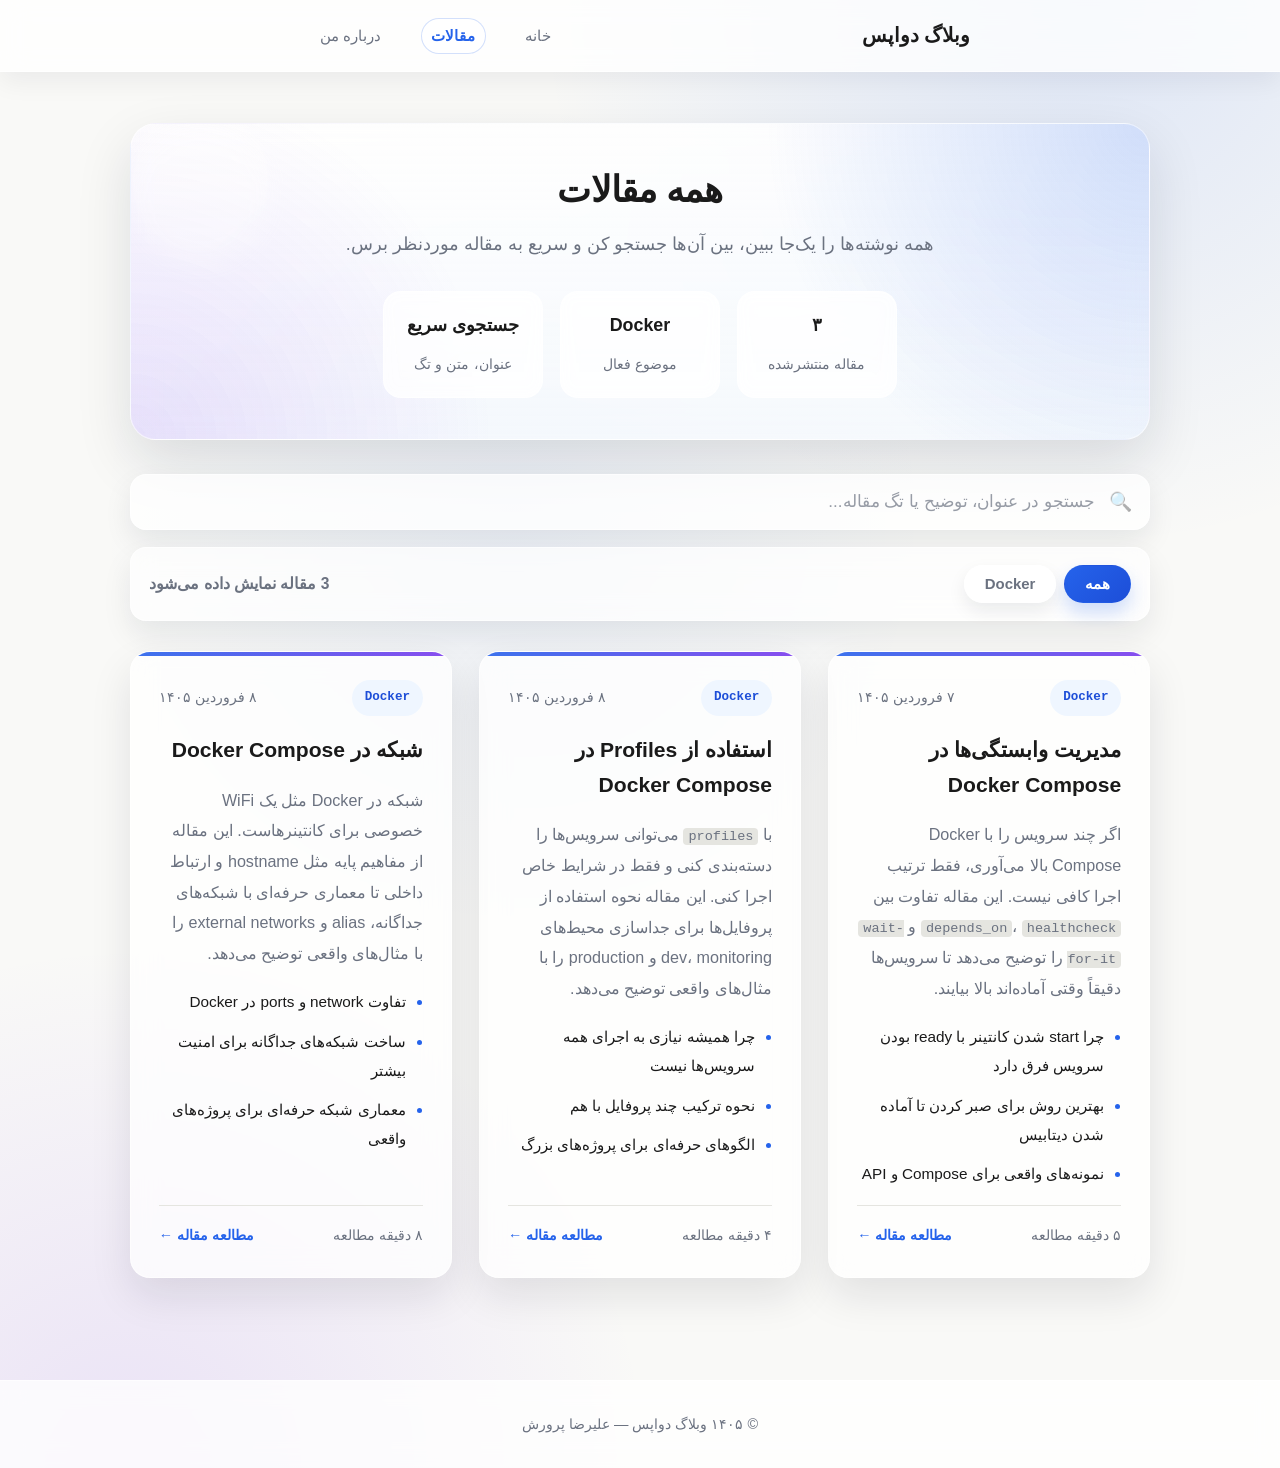
==== posts/index.html @ 973487bc "add devops blog" ====
<!DOCTYPE html>
<html lang="fa" dir="rtl">
<head>
  <meta charset="UTF-8" />
  <meta name="viewport" content="width=device-width, initial-scale=1.0" />
  <meta name="description" content="فهرست همه مقالات وبلاگ دواپس" />
  <title>مقالات | وبلاگ دواپس</title>
  <link rel="stylesheet" href="../style.css" />
  <link rel="stylesheet" href="posts.css" />
</head>
<body>

  <header class="site-header">
    <div class="container">
      <a href="../index.html" class="site-title">وبلاگ دواپس</a>
      <nav class="site-nav" aria-label="ناوبری اصلی">
        <ul>
          <li><a href="../index.html">خانه</a></li>
          <li><a href="../posts/index.html" class="nav-active">مقالات</a></li>
          <li><a href="../about.html">درباره من</a></li>
        </ul>
      </nav>
    </div>
  </header>

  <main class="site-main">
    <div class="container posts-container">

      <section class="posts-hero">
        <h1>همه مقالات</h1>
        <p>همه نوشته‌ها را یک‌جا ببین، بین آن‌ها جستجو کن و سریع به مقاله موردنظر برس.</p>
        <div class="posts-summary" aria-label="خلاصه مقالات">
          <div class="summary-chip">
            <strong>۳</strong>
            <span>مقاله منتشرشده</span>
          </div>
          <div class="summary-chip">
            <strong>Docker</strong>
            <span>موضوع فعال</span>
          </div>
          <div class="summary-chip">
            <strong>جستجوی سریع</strong>
            <span>عنوان، متن و تگ</span>
          </div>
        </div>
      </section>

      <section class="posts-toolbar" aria-label="جستجو و فیلتر مقالات">
        <div class="search-wrapper">
          <span class="search-icon" aria-hidden="true">&#128269;</span>
          <input
            type="search"
            id="search-input"
            class="search-input"
            placeholder="جستجو در عنوان، توضیح یا تگ مقاله..."
            autocomplete="off"
          />
        </div>

        <div class="toolbar-meta">
          <div class="tags-filter" aria-label="فیلتر بر اساس تگ">
            <button class="tag-btn active" data-tag="all">همه</button>
            <button class="tag-btn" data-tag="Docker">Docker</button>
          </div>
          <p class="results-count" id="results-count">۳ مقاله نمایش داده می‌شود</p>
        </div>
      </section>

      <p id="no-results" class="no-results" hidden>مقاله‌ای یافت نشد.</p>

      <section class="articles-grid" id="articles-grid" aria-label="لیست مقالات">
        <article
          class="article-card"
          data-tag="Docker"
          data-title="مدیریت وابستگی‌ها در Docker Compose"
          data-keywords="docker compose healthcheck depends_on wait-for-it کانتینر داکر"
        >
          <div class="card-top">
            <div class="card-tag">Docker</div>
            <time datetime="2026-03-27">۷ فروردین ۱۴۰۵</time>
          </div>
          <h2 class="card-title">
            <a href="docker-compose-dependency-management.html">مدیریت وابستگی‌ها در Docker Compose</a>
          </h2>
          <p class="card-excerpt">
            اگر چند سرویس را با Docker Compose بالا می‌آوری، فقط ترتیب اجرا کافی نیست.
            این مقاله تفاوت بین <code>depends_on</code>، <code>healthcheck</code> و <code>wait-for-it</code>
            را توضیح می‌دهد تا سرویس‌ها دقیقاً وقتی آماده‌اند بالا بیایند.
          </p>
          <ul class="card-points" aria-label="نکات مقاله">
            <li>چرا start شدن کانتینر با ready بودن سرویس فرق دارد</li>
            <li>بهترین روش برای صبر کردن تا آماده شدن دیتابیس</li>
            <li>نمونه‌های واقعی برای Compose و API</li>
          </ul>
          <div class="card-footer">
            <span class="reading-time">۵ دقیقه مطالعه</span>
            <a href="docker-compose-dependency-management.html" class="card-link">مطالعه مقاله &larr;</a>
          </div>
        </article>

        <article
          class="article-card"
          data-tag="Docker"
          data-title="استفاده از Profiles در Docker Compose"
          data-keywords="docker compose profiles dev production monitoring پروفایل داکر"
        >
          <div class="card-top">
            <div class="card-tag">Docker</div>
            <time datetime="2026-03-28">۸ فروردین ۱۴۰۵</time>
          </div>
          <h2 class="card-title"><a href="docker-profile.html">استفاده از Profiles در Docker Compose</a>
          </h2>
          <p class="card-excerpt">
            با <code>profiles</code> می‌توانی سرویس‌ها را دسته‌بندی کنی و فقط در شرایط خاص اجرا کنی.
            این مقاله نحوه استفاده از پروفایل‌ها برای جداسازی محیط‌های dev، monitoring و production
            را با مثال‌های واقعی توضیح می‌دهد.
          </p>
          <ul class="card-points" aria-label="نکات مقاله">
            <li>چرا همیشه نیازی به اجرای همه سرویس‌ها نیست</li>
            <li>نحوه ترکیب چند پروفایل با هم</li>
            <li>الگوهای حرفه‌ای برای پروژه‌های بزرگ</li>
          </ul>
          <div class="card-footer">
            <span class="reading-time">۴ دقیقه مطالعه</span>
            <a href="docker-profile.html" class="card-link">مطالعه مقاله &larr;</a>
          </div>
        </article>

        <article
          class="article-card"
          data-tag="Docker"
          data-title="شبکه در Docker Compose"
          data-keywords="docker compose network شبکه داکر isolation alias external networks"
        >
          <div class="card-top">
            <div class="card-tag">Docker</div>
            <time datetime="2026-03-28">۸ فروردین ۱۴۰۵</time>
          </div>
          <h2 class="card-title">
            <a href="docker-network.html">شبکه در Docker Compose</a>
          </h2>
          <p class="card-excerpt">
            شبکه در Docker مثل یک WiFi خصوصی برای کانتینرهاست. این مقاله از مفاهیم پایه مثل
            hostname و ارتباط داخلی تا معماری حرفه‌ای با شبکه‌های جداگانه، alias و external networks
            را با مثال‌های واقعی توضیح می‌دهد.
          </p>
          <ul class="card-points" aria-label="نکات مقاله">
            <li>تفاوت network و ports در Docker</li>
            <li>ساخت شبکه‌های جداگانه برای امنیت بیشتر</li>
            <li>معماری شبکه حرفه‌ای برای پروژه‌های واقعی</li>
          </ul>
          <div class="card-footer">
            <span class="reading-time">۸ دقیقه مطالعه</span>
            <a href="docker-network.html" class="card-link">مطالعه مقاله &larr;</a>
          </div>
        </article>

      </section>


    </div>
  </main>

  <footer class="site-footer">
    <div class="container">
      <p>&#169; ۱۴۰۵ وبلاگ دواپس &mdash; علیرضا پرورش</p>
    </div>
  </footer>

  <script>
    (function () {
      var input = document.getElementById('search-input');
      var grid = document.getElementById('articles-grid');
      var cards = grid.querySelectorAll('.article-card');
      var noResults = document.getElementById('no-results');
      var tagBtns = document.querySelectorAll('.tag-btn');
      var resultsCount = document.getElementById('results-count');
      var activeTag = 'all';

      function filterCards() {
        var query = input.value.trim().toLowerCase();
        var visibleCount = 0;

        cards.forEach(function (card) {
          var title = (card.getAttribute('data-title') || '').toLowerCase();
          var tag = (card.getAttribute('data-tag') || '').toLowerCase();
          var keywords = (card.getAttribute('data-keywords') || '').toLowerCase();
          var excerpt = (card.querySelector('.card-excerpt') || {}).textContent || '';
          excerpt = excerpt.toLowerCase();

          var matchesSearch =
            !query ||
            title.indexOf(query) !== -1 ||
            tag.indexOf(query) !== -1 ||
            keywords.indexOf(query) !== -1 ||
            excerpt.indexOf(query) !== -1;
          var matchesTag = activeTag === 'all' || tag === activeTag.toLowerCase();

          if (matchesSearch && matchesTag) {
            card.style.display = '';
            visibleCount++;
          } else {
            card.style.display = 'none';
          }
        });

        noResults.hidden = visibleCount > 0;
        resultsCount.textContent = visibleCount + ' مقاله نمایش داده می‌شود';
      }

      input.addEventListener('input', filterCards);

      tagBtns.forEach(function (btn) {
        btn.addEventListener('click', function () {
          tagBtns.forEach(function (b) { b.classList.remove('active'); });
          btn.classList.add('active');
          activeTag = btn.getAttribute('data-tag');
          filterCards();
        });
      });

      filterCards();
    })();
  </script>

</body>
</html>
---- style.css ----
/* =========================================================
   Base & Reset
   ========================================================= */
*, *::before, *::after {
  box-sizing: border-box;
  margin: 0;
  padding: 0;
}

:root {
  --color-bg:          #f9f9f7;
  --color-surface:     #ffffff;
  --color-border:      #e5e5e0;
  --color-text:        #1a1a1a;
  --color-text-muted:  #6b7280;
  --color-accent:      #2563eb;
  --color-accent-dark: #1d4ed8;
  --color-tag-bg:      #eff6ff;
  --color-tag-text:    #1d4ed8;

  --font-sans: "Vazirmatn", "Tahoma", "Arial", sans-serif;
  --font-mono: "SFMono-Regular", Consolas, "Liberation Mono", Menlo, monospace;

  --width-content: 720px;
  --space-xs: 0.25rem;
  --space-sm: 0.5rem;
  --space-md: 1rem;
  --space-lg: 1.75rem;
  --space-xl: 3rem;
  --radius-lg: 22px;
  --shadow-soft: 0 16px 40px rgba(15, 23, 42, 0.06);
  --glass-bg: rgba(255, 255, 255, 0.72);
  --glass-border: rgba(255, 255, 255, 0.55);
  --shadow-glass: 0 18px 42px rgba(15, 23, 42, 0.1);
}

html {
  font-size: 17px;
  scroll-behavior: smooth;
}

body {
  font-family: var(--font-sans);
  background:
    radial-gradient(circle at 85% 0%, rgba(37, 99, 235, 0.13), transparent 30%),
    radial-gradient(circle at 10% 100%, rgba(124, 58, 237, 0.12), transparent 28%),
    radial-gradient(circle at 40% 35%, rgba(37, 99, 235, 0.06), transparent 34%),
    var(--color-bg);
  color: var(--color-text);
  line-height: 1.9;
  direction: rtl;
  text-align: right;
  -webkit-font-smoothing: antialiased;
  min-height: 100vh;
}

/* =========================================================
   Layout helpers
   ========================================================= */
.container {
  max-width: var(--width-content);
  margin-inline: auto;
  padding-inline: var(--space-lg);
}

/* =========================================================
   Header & Navigation
   ========================================================= */
.site-header {
  background-color: rgba(255, 255, 255, 0.78);
  backdrop-filter: blur(14px);
  -webkit-backdrop-filter: blur(14px);
  border-bottom: 1px solid rgba(255, 255, 255, 0.58);
  padding-block: var(--space-md);
  position: sticky;
  top: 0;
  z-index: 10;
  box-shadow: 0 10px 26px rgba(15, 23, 42, 0.06);
}

.site-header .container {
  display: flex;
  align-items: center;
  justify-content: space-between;
  gap: var(--space-md);
}

.site-title {
  font-size: 1.15rem;
  font-weight: 700;
  color: var(--color-text);
  text-decoration: none;
}

.site-title:hover {
  color: var(--color-accent);
}

.site-nav ul {
  list-style: none;
  display: flex;
  gap: var(--space-lg);
}

.site-nav a {
  display: inline-flex;
  align-items: center;
  justify-content: center;
  min-height: 36px;
  padding-inline: 0.6rem;
  border-radius: 999px;
  font-size: 0.9rem;
  font-weight: 500;
  color: var(--color-text-muted);
  text-decoration: none;
  transition: color 0.2s ease, background-color 0.2s ease, transform 0.2s ease;
}

.site-nav a:hover {
  color: var(--color-accent);
  background-color: rgba(255, 255, 255, 0.7);
  transform: translateY(-1px);
}

/* =========================================================
   Main content
   ========================================================= */
.site-main {
  padding-block: var(--space-xl);
}

/* =========================================================
   Hero / intro
   ========================================================= */
.hero {
  margin-bottom: var(--space-xl);
  padding: 2.1rem;
  border: 1px solid var(--glass-border);
  border-radius: 28px;
  background:
    linear-gradient(135deg, rgba(255, 255, 255, 0.86) 0%, rgba(255, 255, 255, 0.7) 100%);
  backdrop-filter: blur(14px);
  -webkit-backdrop-filter: blur(14px);
  box-shadow: var(--shadow-glass);
}

.hero h1 {
  font-size: 1.85rem;
  font-weight: 800;
  line-height: 1.45;
  margin-bottom: var(--space-md);
}

.hero p {
  font-size: 1.05rem;
  color: var(--color-text-muted);
  max-width: 55ch;
}

/* =========================================================
   Post list
   ========================================================= */
.post-list {
  display: flex;
  flex-direction: column;
  gap: var(--space-xl);
}

/* =========================================================
   Post card
   ========================================================= */
.post-card {
  background: var(--glass-bg);
  border: 1px solid var(--glass-border);
  border-radius: var(--radius-lg);
  backdrop-filter: blur(12px);
  -webkit-backdrop-filter: blur(12px);
  box-shadow: var(--shadow-glass);
  padding: 1.5rem;
  transition: transform 0.2s ease, box-shadow 0.2s ease, border-color 0.2s ease;
}

.post-card:hover {
  transform: translateY(-5px);
  border-color: rgba(37, 99, 235, 0.3);
  box-shadow: 0 24px 46px rgba(15, 23, 42, 0.14);
}

.post-meta {
  display: flex;
  align-items: center;
  flex-direction: row-reverse;
  justify-content: flex-end;
  gap: var(--space-sm);
  margin-bottom: var(--space-sm);
}

.post-meta time {
  font-size: 0.85rem;
  color: var(--color-text-muted);
}

.post-tag {
  font-size: 0.72rem;
  font-weight: 600;
  background-color: var(--color-tag-bg);
  color: var(--color-tag-text);
  padding: 2px 9px;
  border-radius: 999px;
  font-family: var(--font-mono);
  letter-spacing: 0;
  direction: ltr;
  unicode-bidi: embed;
}

.post-title {
  font-size: 1.3rem;
  font-weight: 700;
  line-height: 1.55;
  margin-bottom: var(--space-md);
}

.post-title a {
  color: var(--color-text);
  text-decoration: none;
  transition: color 0.15s ease;
}

.post-title a:hover {
  color: var(--color-accent);
}

.post-excerpt {
  color: var(--color-text-muted);
  margin-bottom: var(--space-md);
  max-width: 65ch;
}

.post-excerpt code {
  font-family: var(--font-mono);
  font-size: 0.83em;
  background-color: var(--color-border);
  padding: 1px 5px;
  border-radius: 3px;
  direction: ltr;
  unicode-bidi: embed;
}

.read-more {
  font-size: 0.9rem;
  font-weight: 600;
  color: var(--color-accent);
  text-decoration: none;
  transition: color 0.2s ease, transform 0.2s ease;
  display: inline-block;
}

.read-more:hover {
  color: var(--color-accent-dark);
  text-decoration: underline;
  transform: translateX(-2px);
}

.all-posts-link {
  margin-top: 2rem;
}

/* =========================================================
   LTR override for code/tech identifiers
   ========================================================= */
[dir="ltr"],
code, pre, kbd, samp {
  direction: ltr;
  unicode-bidi: embed;
}

/* =========================================================
   Footer
   ========================================================= */
.site-footer {
  background-color: rgba(255, 255, 255, 0.78);
  border-top: 1px solid rgba(255, 255, 255, 0.6);
  backdrop-filter: blur(12px);
  -webkit-backdrop-filter: blur(12px);
  padding-block: var(--space-lg);
  margin-top: var(--space-xl);
}

.site-footer p {
  font-size: 0.85rem;
  color: var(--color-text-muted);
  text-align: center;
}

/* =========================================================
   Active nav link
   ========================================================= */
.site-nav a.nav-active {
  color: var(--color-accent);
  font-weight: 700;
  background-color: rgba(255, 255, 255, 0.85);
  box-shadow: inset 0 0 0 1px rgba(37, 99, 235, 0.2);
}

.site-nav a:focus-visible,
.read-more:focus-visible {
  outline: 2px solid rgba(37, 99, 235, 0.45);
  outline-offset: 2px;
}

@media (max-width: 760px) {
  .hero {
    padding: 1.4rem;
    border-radius: 20px;
  }

  .post-card {
    border-radius: 18px;
    padding: 1.15rem;
  }
}

/* =========================================================
   Responsive
   ========================================================= */
@media (max-width: 600px) {
  html {
    font-size: 16px;
  }

  .container {
    padding-inline: var(--space-md);
  }

  .hero h1 {
    font-size: 1.45rem;
  }

  .post-title {
    font-size: 1.1rem;
  }

  .site-header .container {
    flex-wrap: wrap;
    justify-content: center;
  }

  .site-nav ul {
    gap: var(--space-md);
    justify-content: center;
  }
}
---- posts/posts.css ----
/* =========================================================
   Posts listing page
   ========================================================= */

.posts-container {
  max-width: 1080px;
}

/* Hero */
.posts-hero {
  position: relative;
  overflow: hidden;
  text-align: center;
  margin-bottom: 2rem;
  padding: 2.4rem 2rem;
  border: 1px solid rgba(255, 255, 255, 0.55);
  border-radius: 26px;
  background:
    radial-gradient(circle at top right, rgba(37, 99, 235, 0.2), transparent 36%),
    radial-gradient(circle at bottom left, rgba(124, 58, 237, 0.14), transparent 34%),
    linear-gradient(180deg, rgba(255, 255, 255, 0.86) 0%, rgba(246, 250, 255, 0.72) 100%);
  backdrop-filter: blur(14px);
  -webkit-backdrop-filter: blur(14px);
  box-shadow: 0 22px 56px rgba(15, 23, 42, 0.12);
}

.posts-hero::before {
  content: "";
  position: absolute;
  inset: 0 auto auto 0;
  width: 140px;
  height: 140px;
  border-radius: 50%;
  background: rgba(255, 255, 255, 0.28);
  filter: blur(10px);
  pointer-events: none;
}

.posts-hero h1 {
  position: relative;
  font-size: 2.1rem;
  font-weight: 800;
  line-height: 1.45;
  margin-bottom: 0.65rem;
  letter-spacing: -0.02em;
}

.posts-hero p {
  position: relative;
  max-width: 42rem;
  margin: 0 auto;
  font-size: 1.05rem;
  color: var(--color-text-muted);
}

.posts-summary {
  position: relative;
  display: flex;
  justify-content: center;
  flex-wrap: wrap;
  gap: 1rem;
  margin-top: 1.75rem;
}

.summary-chip {
  min-width: 160px;
  padding: 1rem 1.1rem;
  border-radius: 18px;
  border: 1px solid rgba(255, 255, 255, 0.65);
  background: rgba(255, 255, 255, 0.82);
  box-shadow: inset 0 1px 0 rgba(255, 255, 255, 0.55);
  backdrop-filter: blur(8px);
}

.summary-chip strong {
  display: block;
  margin-bottom: 0.25rem;
  font-size: 1.05rem;
  color: var(--color-text);
}

.summary-chip span {
  font-size: 0.85rem;
  color: var(--color-text-muted);
}

.posts-toolbar {
  display: grid;
  gap: 1rem;
  margin-bottom: 1.75rem;
}

/* Search */
.search-wrapper {
  position: relative;
  max-width: 100%;
  margin: 0;
}

.search-icon {
  position: absolute;
  right: 1.1rem;
  top: 50%;
  transform: translateY(-50%);
  font-size: 1.1rem;
  pointer-events: none;
  opacity: 0.5;
}

.search-input {
  width: 100%;
  font-family: var(--font-sans);
  font-size: 1rem;
  padding: 1rem 3.2rem 1rem 1rem;
  border: 1px solid rgba(255, 255, 255, 0.6);
  border-radius: 16px;
  background: rgba(255, 255, 255, 0.76);
  color: var(--color-text);
  outline: none;
  box-shadow: 0 12px 28px rgba(15, 23, 42, 0.08);
  transition: border-color 0.2s ease, box-shadow 0.2s ease, transform 0.2s ease;
  direction: rtl;
}

.search-input::placeholder {
  color: var(--color-text-muted);
  opacity: 0.7;
}

.search-input:focus {
  border-color: var(--color-accent);
  box-shadow: 0 0 0 4px rgba(37, 99, 235, 0.1), 0 16px 32px rgba(37, 99, 235, 0.08);
  transform: translateY(-1px);
}

.toolbar-meta {
  display: flex;
  justify-content: space-between;
  align-items: center;
  gap: 1rem;
  flex-wrap: wrap;
  padding: 1rem 1.1rem;
  border: 1px solid rgba(255, 255, 255, 0.6);
  border-radius: 16px;
  background: rgba(255, 255, 255, 0.68);
  backdrop-filter: blur(12px);
  -webkit-backdrop-filter: blur(12px);
  box-shadow: 0 14px 30px rgba(15, 23, 42, 0.08);
}

/* Tag filter buttons */
.tags-filter {
  display: flex;
  justify-content: center;
  flex-wrap: wrap;
  gap: 0.5rem;
  margin-bottom: 0;
}

.tag-btn {
  font-family: var(--font-sans);
  font-size: 0.88rem;
  font-weight: 600;
  padding: 0.55rem 1.15rem;
  border: 1px solid rgba(255, 255, 255, 0.7);
  border-radius: 999px;
  background: rgba(255, 255, 255, 0.82);
  color: var(--color-text-muted);
  cursor: pointer;
  box-shadow: 0 8px 18px rgba(15, 23, 42, 0.08);
  transition: all 0.2s ease;
}

.tag-btn:hover {
  border-color: var(--color-accent);
  color: var(--color-accent);
  transform: translateY(-1px);
}

.tag-btn.active {
  background: linear-gradient(135deg, var(--color-accent) 0%, var(--color-accent-dark) 100%);
  border-color: transparent;
  color: #fff;
  box-shadow: 0 10px 18px rgba(37, 99, 235, 0.22);
}

.tag-btn:focus-visible,
.search-input:focus-visible,
.card-link:focus-visible {
  outline: 2px solid rgba(37, 99, 235, 0.4);
  outline-offset: 2px;
}

.results-count {
  font-size: 0.92rem;
  color: var(--color-text-muted);
  font-weight: 600;
}

/* No results */
.no-results {
  text-align: center;
  color: var(--color-text-muted);
  font-size: 1.05rem;
  padding: 3rem 1rem;
  border: 1px dashed var(--color-border);
  border-radius: 20px;
  background: rgba(255, 255, 255, 0.72);
}

/* Articles grid */
.articles-grid {
  display: grid;
  grid-template-columns: repeat(auto-fit, minmax(280px, 1fr));
  gap: 1.6rem;
}

/* Article card */
.article-card {
  position: relative;
  overflow: hidden;
  background: rgba(255, 255, 255, 0.72);
  border: 1px solid rgba(255, 255, 255, 0.58);
  border-radius: 20px;
  padding: 1.65rem;
  display: flex;
  flex-direction: column;
  gap: 1rem;
  transition: transform 0.2s ease, box-shadow 0.2s ease, border-color 0.2s ease;
  backdrop-filter: blur(13px);
  -webkit-backdrop-filter: blur(13px);
  box-shadow: 0 18px 42px rgba(15, 23, 42, 0.1);
}

.article-card::before {
  content: "";
  position: absolute;
  inset: 0 0 auto 0;
  height: 4px;
  background: linear-gradient(90deg, var(--color-accent) 0%, #7c3aed 100%);
  opacity: 0.9;
}

.article-card:hover {
  transform: translateY(-6px);
  border-color: rgba(37, 99, 235, 0.3);
  box-shadow: 0 28px 52px rgba(15, 23, 42, 0.14);
}

.card-top {
  display: flex;
  justify-content: space-between;
  align-items: center;
  gap: 0.75rem;
  flex-wrap: wrap;
}

.card-top time {
  font-size: 0.85rem;
  color: var(--color-text-muted);
  white-space: nowrap;
}

.card-tag {
  display: inline-flex;
  align-items: center;
  align-self: flex-start;
  font-size: 0.74rem;
  font-weight: 600;
  background: var(--color-tag-bg);
  color: var(--color-tag-text);
  padding: 0.35rem 0.75rem;
  border-radius: 999px;
  font-family: var(--font-mono);
  direction: ltr;
  unicode-bidi: embed;
}

.card-title {
  font-size: 1.24rem;
  font-weight: 700;
  line-height: 1.65;
}

.card-title a {
  color: var(--color-text);
  text-decoration: none;
  transition: color 0.15s ease;
}

.card-title a:hover {
  color: var(--color-accent);
}

.card-excerpt {
  font-size: 0.95rem;
  color: var(--color-text-muted);
  line-height: 1.9;
}

.card-excerpt code {
  font-family: var(--font-mono);
  font-size: 0.84em;
  background-color: var(--color-border);
  padding: 1px 5px;
  border-radius: 4px;
}

.card-points {
  margin-top: 0.1rem;
  padding-right: 1rem;
  color: var(--color-text);
  display: grid;
  gap: 0.6rem;
  font-size: 0.9rem;
}

.card-points li::marker {
  color: var(--color-accent);
}

.card-footer {
  display: flex;
  justify-content: space-between;
  align-items: center;
  margin-top: auto;
  padding-top: 0.95rem;
  border-top: 1px solid var(--color-border);
  font-size: 0.84rem;
}

.reading-time {
  color: var(--color-text-muted);
}

.card-link {
  display: inline-flex;
  align-items: center;
  gap: 0.35rem;
  font-weight: 600;
  color: var(--color-accent);
  text-decoration: none;
  transition: color 0.15s ease, transform 0.15s ease;
}

.card-link:hover {
  color: var(--color-accent-dark);
  text-decoration: none;
  transform: translateX(-2px);
}

/* =========================================================
   Responsive
   ========================================================= */
@media (max-width: 860px) {
  .posts-container {
    max-width: 900px;
  }

  .articles-grid {
    grid-template-columns: 1fr;
  }
}

@media (max-width: 600px) {
  .posts-hero {
    padding: 1.5rem 1rem;
  }

  .posts-hero h1 {
    font-size: 1.45rem;
  }

  .search-input {
    font-size: 0.95rem;
  }

  .toolbar-meta,
  .card-top,
  .card-footer {
    align-items: flex-start;
    flex-direction: column;
  }

  .summary-chip,
  .tag-btn {
    width: 100%;
  }

  .card-link {
    transform: none;
  }
}
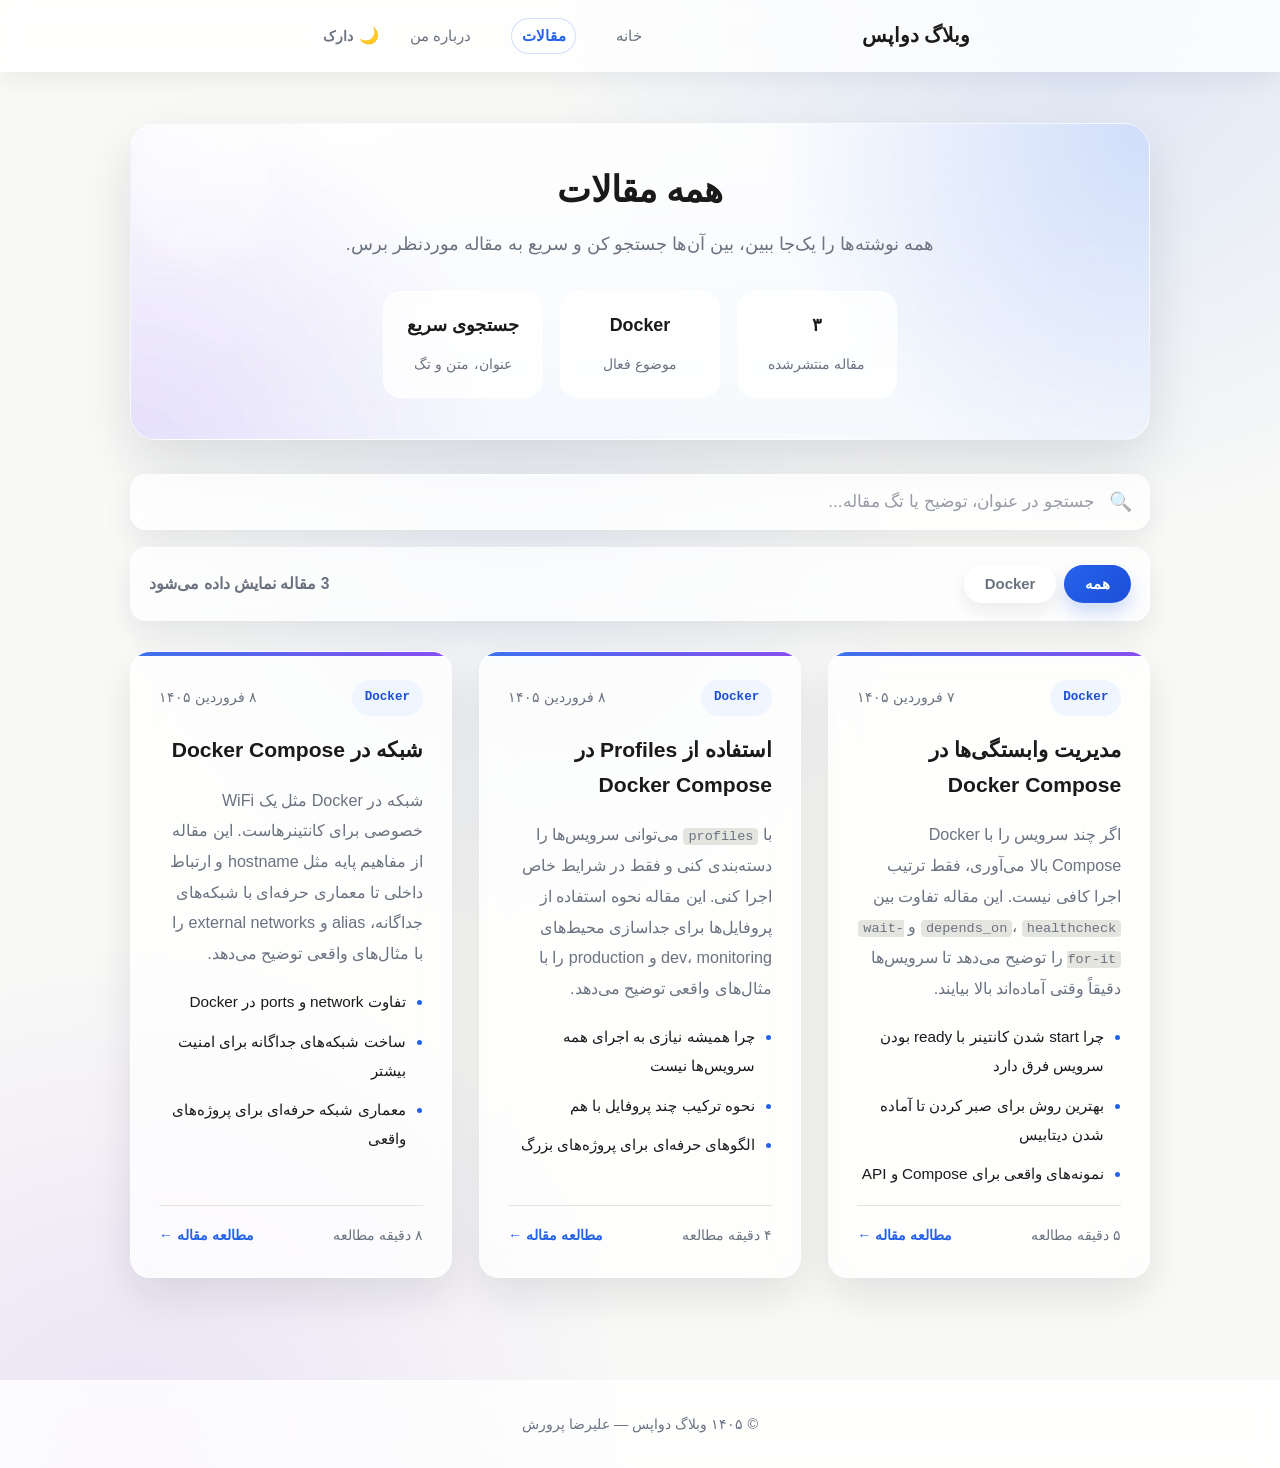
==== commit fd1202b2: "add dark thme" ====
--- a/posts/index.html
+++ b/posts/index.html
@@ -13,13 +13,19 @@
   <header class="site-header">
     <div class="container">
       <a href="../index.html" class="site-title">وبلاگ دواپس</a>
-      <nav class="site-nav" aria-label="ناوبری اصلی">
-        <ul>
-          <li><a href="../index.html">خانه</a></li>
-          <li><a href="../posts/index.html" class="nav-active">مقالات</a></li>
-          <li><a href="../about.html">درباره من</a></li>
-        </ul>
-      </nav>
+      <div class="header-actions">
+        <nav class="site-nav" aria-label="ناوبری اصلی">
+          <ul>
+            <li><a href="../index.html">خانه</a></li>
+            <li><a href="../posts/index.html" class="nav-active">مقالات</a></li>
+            <li><a href="../about.html">درباره من</a></li>
+          </ul>
+        </nav>
+        <button type="button" class="theme-toggle" aria-label="تغییر تم" aria-pressed="false">
+          <span class="theme-toggle-icon" aria-hidden="true">🌙</span>
+          <span class="theme-toggle-text">دارک</span>
+        </button>
+      </div>
     </div>
   </header>
 
@@ -167,6 +173,8 @@
     </div>
   </footer>
 
+  <script src="../theme.js"></script>
+
   <script>
     (function () {
       var input = document.getElementById('search-input');
--- a/style.css
+++ b/style.css
@@ -32,6 +32,39 @@
   --glass-bg: rgba(255, 255, 255, 0.72);
   --glass-border: rgba(255, 255, 255, 0.55);
   --shadow-glass: 0 18px 42px rgba(15, 23, 42, 0.1);
+  --code-inline-bg: #eef2ff;
+  --code-inline-text: #3730a3;
+  --header-bg: rgba(255, 255, 255, 0.78);
+  --header-border: rgba(255, 255, 255, 0.58);
+  --footer-bg: rgba(255, 255, 255, 0.78);
+  --footer-border: rgba(255, 255, 255, 0.6);
+  --nav-hover-bg: rgba(255, 255, 255, 0.7);
+  --nav-active-bg: rgba(255, 255, 255, 0.85);
+  --hero-bg: linear-gradient(135deg, rgba(255, 255, 255, 0.86) 0%, rgba(255, 255, 255, 0.7) 100%);
+}
+
+html[data-theme="dark"] {
+  --color-bg: #0b1220;
+  --color-surface: #111827;
+  --color-border: #334155;
+  --color-text: #e5e7eb;
+  --color-text-muted: #94a3b8;
+  --color-accent: #60a5fa;
+  --color-accent-dark: #3b82f6;
+  --color-tag-bg: rgba(30, 64, 175, 0.35);
+  --color-tag-text: #bfdbfe;
+  --glass-bg: rgba(15, 23, 42, 0.62);
+  --glass-border: rgba(100, 116, 139, 0.38);
+  --shadow-glass: 0 18px 42px rgba(2, 6, 23, 0.45);
+  --code-inline-bg: rgba(30, 41, 59, 0.92);
+  --code-inline-text: #c7d2fe;
+  --header-bg: rgba(15, 23, 42, 0.82);
+  --header-border: rgba(100, 116, 139, 0.35);
+  --footer-bg: rgba(15, 23, 42, 0.8);
+  --footer-border: rgba(100, 116, 139, 0.3);
+  --nav-hover-bg: rgba(30, 41, 59, 0.8);
+  --nav-active-bg: rgba(30, 41, 59, 0.95);
+  --hero-bg: linear-gradient(135deg, rgba(15, 23, 42, 0.9) 0%, rgba(17, 24, 39, 0.76) 100%);
 }
 
 html {
@@ -67,10 +100,10 @@
    Header & Navigation
    ========================================================= */
 .site-header {
-  background-color: rgba(255, 255, 255, 0.78);
+  background-color: var(--header-bg);
   backdrop-filter: blur(14px);
   -webkit-backdrop-filter: blur(14px);
-  border-bottom: 1px solid rgba(255, 255, 255, 0.58);
+  border-bottom: 1px solid var(--header-border);
   padding-block: var(--space-md);
   position: sticky;
   top: 0;
@@ -83,6 +116,12 @@
   align-items: center;
   justify-content: space-between;
   gap: var(--space-md);
+}
+
+.header-actions {
+  display: flex;
+  align-items: center;
+  gap: var(--space-sm);
 }
 
 .site-title {
@@ -118,8 +157,42 @@
 
 .site-nav a:hover {
   color: var(--color-accent);
-  background-color: rgba(255, 255, 255, 0.7);
+  background-color: var(--nav-hover-bg);
   transform: translateY(-1px);
+}
+
+.theme-toggle {
+  display: inline-flex;
+  align-items: center;
+  justify-content: center;
+  gap: 0.35rem;
+  min-height: 36px;
+  border-radius: 999px;
+  border: 1px solid var(--glass-border);
+  background: var(--glass-bg);
+  color: var(--color-text-muted);
+  font-family: var(--font-sans);
+  font-size: 0.82rem;
+  font-weight: 600;
+  padding: 0.35rem 0.7rem;
+  cursor: pointer;
+  transition: color 0.2s ease, border-color 0.2s ease, transform 0.2s ease;
+}
+
+.theme-toggle:hover {
+  color: var(--color-accent);
+  border-color: rgba(37, 99, 235, 0.35);
+  transform: translateY(-1px);
+}
+
+.theme-toggle:focus-visible {
+  outline: 2px solid rgba(37, 99, 235, 0.45);
+  outline-offset: 2px;
+}
+
+.theme-toggle-icon {
+  line-height: 1;
+  font-size: 0.95rem;
 }
 
 /* =========================================================
@@ -137,8 +210,7 @@
   padding: 2.1rem;
   border: 1px solid var(--glass-border);
   border-radius: 28px;
-  background:
-    linear-gradient(135deg, rgba(255, 255, 255, 0.86) 0%, rgba(255, 255, 255, 0.7) 100%);
+  background: var(--hero-bg);
   backdrop-filter: blur(14px);
   -webkit-backdrop-filter: blur(14px);
   box-shadow: var(--shadow-glass);
@@ -239,7 +311,8 @@
 .post-excerpt code {
   font-family: var(--font-mono);
   font-size: 0.83em;
-  background-color: var(--color-border);
+  background-color: var(--code-inline-bg);
+  color: var(--code-inline-text);
   padding: 1px 5px;
   border-radius: 3px;
   direction: ltr;
@@ -278,8 +351,8 @@
    Footer
    ========================================================= */
 .site-footer {
-  background-color: rgba(255, 255, 255, 0.78);
-  border-top: 1px solid rgba(255, 255, 255, 0.6);
+  background-color: var(--footer-bg);
+  border-top: 1px solid var(--footer-border);
   backdrop-filter: blur(12px);
   -webkit-backdrop-filter: blur(12px);
   padding-block: var(--space-lg);
@@ -298,12 +371,13 @@
 .site-nav a.nav-active {
   color: var(--color-accent);
   font-weight: 700;
-  background-color: rgba(255, 255, 255, 0.85);
+  background-color: var(--nav-active-bg);
   box-shadow: inset 0 0 0 1px rgba(37, 99, 235, 0.2);
 }
 
 .site-nav a:focus-visible,
-.read-more:focus-visible {
+.read-more:focus-visible,
+.theme-toggle:focus-visible {
   outline: 2px solid rgba(37, 99, 235, 0.45);
   outline-offset: 2px;
 }
@@ -345,6 +419,12 @@
     justify-content: center;
   }
 
+  .header-actions {
+    width: 100%;
+    justify-content: center;
+    flex-wrap: wrap;
+  }
+
   .site-nav ul {
     gap: var(--space-md);
     justify-content: center;
--- a/posts/posts.css
+++ b/posts/posts.css
@@ -391,3 +391,40 @@
     transform: none;
   }
 }
+
+html[data-theme="dark"] .posts-hero {
+  border-color: rgba(100, 116, 139, 0.35);
+  background:
+    radial-gradient(circle at top right, rgba(37, 99, 235, 0.22), transparent 36%),
+    radial-gradient(circle at bottom left, rgba(124, 58, 237, 0.2), transparent 34%),
+    linear-gradient(180deg, rgba(15, 23, 42, 0.9) 0%, rgba(17, 24, 39, 0.8) 100%);
+  box-shadow: 0 22px 56px rgba(2, 6, 23, 0.4);
+}
+
+html[data-theme="dark"] .summary-chip,
+html[data-theme="dark"] .toolbar-meta,
+html[data-theme="dark"] .search-input,
+html[data-theme="dark"] .tag-btn,
+html[data-theme="dark"] .no-results,
+html[data-theme="dark"] .article-card {
+  background: rgba(15, 23, 42, 0.7);
+  border-color: rgba(100, 116, 139, 0.35);
+  box-shadow: 0 16px 36px rgba(2, 6, 23, 0.3);
+}
+
+html[data-theme="dark"] .search-input {
+  color: var(--color-text);
+}
+
+html[data-theme="dark"] .search-input::placeholder {
+  color: var(--color-text-muted);
+}
+
+html[data-theme="dark"] .tag-btn.active {
+  color: #dbeafe;
+}
+
+html[data-theme="dark"] .card-excerpt code {
+  background-color: var(--code-inline-bg);
+  color: var(--code-inline-text);
+}
